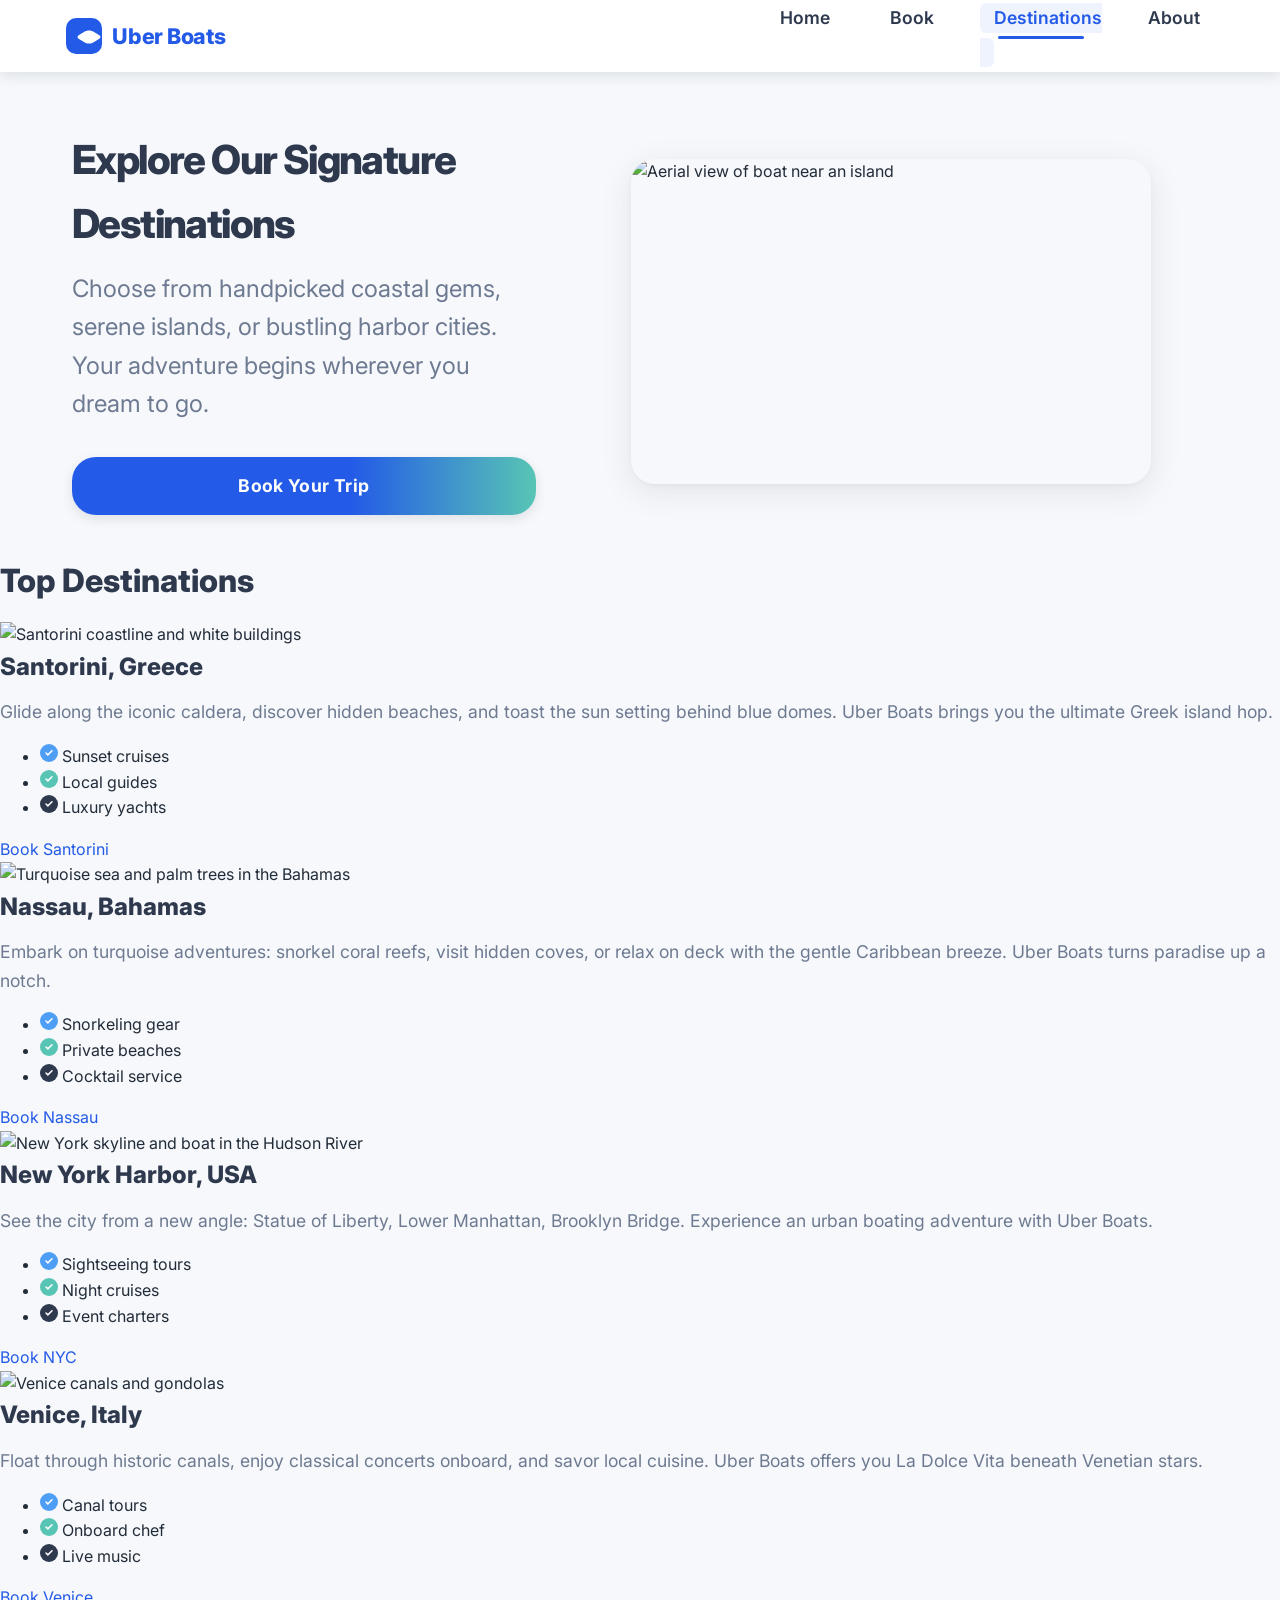
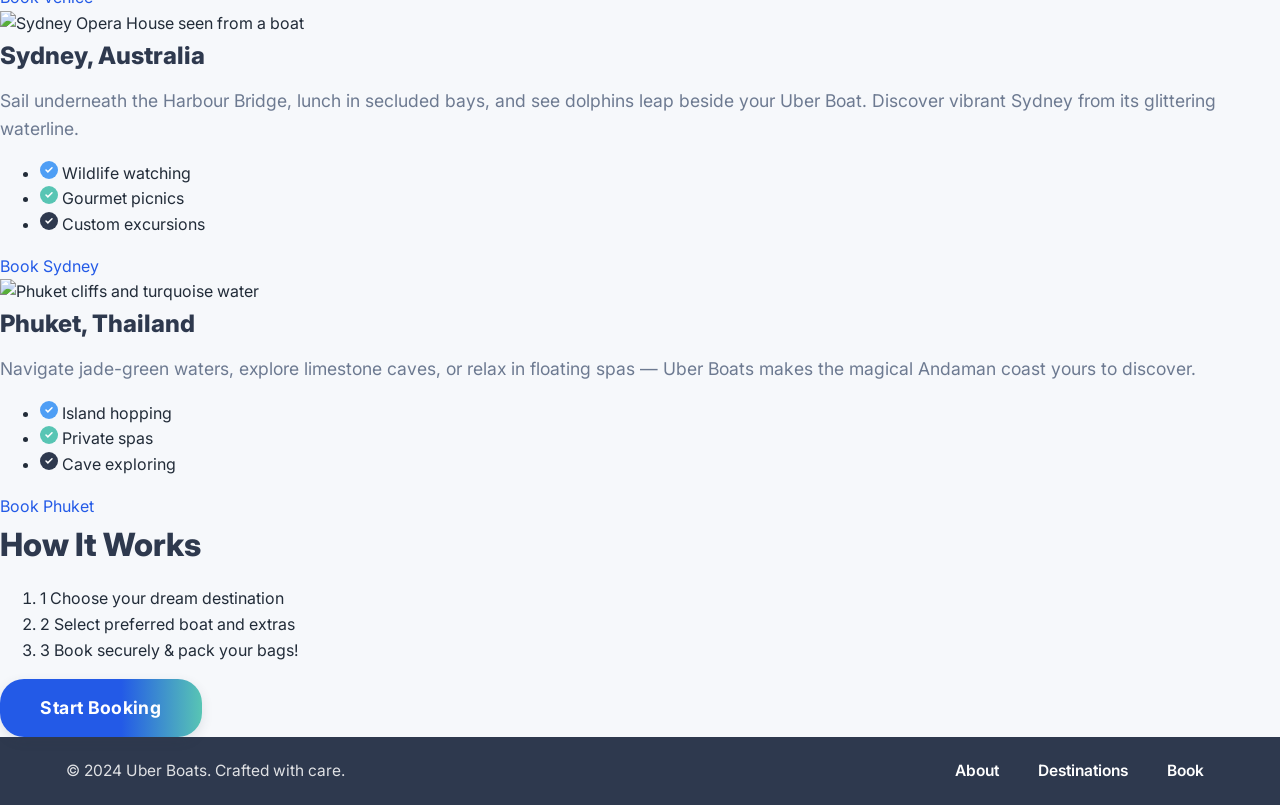
==== destinations.html @ 0bfea446 "ForgeAI Builder: uber-bts — initial site" ====
<!DOCTYPE html>
<html lang="en">
<head>
  <meta charset="UTF-8">
  <title>Destinations | Uber Boats</title>
  <meta name="viewport" content="width=device-width,initial-scale=1">
  <link rel="stylesheet" href="styles.css">
  <link rel="preconnect" href="https://fonts.gstatic.com">
  <link href="https://fonts.googleapis.com/css2?family=Inter:wght@400;600;800&display=swap" rel="stylesheet">
  <script src="script.js" defer></script>
</head>
<body>
  <header>
    <nav class="navbar">
      <div class="nav-logo">
        <svg width="36" height="36" viewBox="0 0 36 36" fill="none" xmlns="http://www.w3.org/2000/svg">
          <rect width="36" height="36" rx="10" fill="#235AE7"/>
          <path d="M28 24c-3 2-7 2-10 0l-5-3c-2-1-2-3 0-4l5-3c3-2 7-2 10 0l5 3c2 1 2 3 0 4l-5 3z" fill="#fff"/>
        </svg>
        <span class="site-title">Uber Boats</span>
      </div>
      <ul class="nav-links">
        <li><a href="index.html">Home</a></li>
        <li><a href="book.html">Book</a></li>
        <li><a href="destinations.html" class="active">Destinations</a></li>
        <li><a href="about.html">About</a></li>
      </ul>
    </nav>
  </header>
  <main>
    <section class="hero hero-destination">
      <div class="hero-content">
        <h1>Explore Our Signature Destinations</h1>
        <p>Choose from handpicked coastal gems, serene islands, or bustling harbor cities. Your adventure begins wherever you dream to go.</p>
        <a href="book.html" class="cta-button">Book Your Trip</a>
      </div>
      <div class="hero-image">
        <img src="https://picsum.photos/800/500?random=10" alt="Aerial view of boat near an island">
      </div>
    </section>
    <section class="destinations-list">
      <h2 class="dest-section-title">Top Destinations</h2>
      <div class="dest-grid">
        <article class="destination-card">
          <div class="dest-img">
            <img src="https://picsum.photos/800/500?random=20" alt="Santorini coastline and white buildings">
          </div>
          <div class="dest-details">
            <h3>Santorini, Greece</h3>
            <p>Glide along the iconic caldera, discover hidden beaches, and toast the sun setting behind blue domes. Uber Boats brings you the ultimate Greek island hop.</p>
            <ul class="dest-features">
              <li><svg width="18" height="18" viewBox="0 0 24 24" fill="none"><circle cx="12" cy="12" r="12" fill="#4E9EF5"/><path d="M8 12l2.5 2.5L16 9" stroke="#fff" stroke-width="2" stroke-linecap="round"/></svg> Sunset cruises</li>
              <li><svg width="18" height="18" viewBox="0 0 24 24" fill="none"><circle cx="12" cy="12" r="12" fill="#58C5B4"/><path d="M8 12l2.5 2.5L16 9" stroke="#fff" stroke-width="2" stroke-linecap="round"/></svg> Local guides</li>
              <li><svg width="18" height="18" viewBox="0 0 24 24" fill="none"><circle cx="12" cy="12" r="12" fill="#2E394E"/><path d="M8 12l2.5 2.5L16 9" stroke="#fff" stroke-width="2" stroke-linecap="round"/></svg> Luxury yachts</li>
            </ul>
            <a href="book.html?destination=santorini" class="dest-book-btn">Book Santorini</a>
          </div>
        </article>
        <article class="destination-card">
          <div class="dest-img">
            <img src="https://picsum.photos/800/500?random=21" alt="Turquoise sea and palm trees in the Bahamas">
          </div>
          <div class="dest-details">
            <h3>Nassau, Bahamas</h3>
            <p>Embark on turquoise adventures: snorkel coral reefs, visit hidden coves, or relax on deck with the gentle Caribbean breeze. Uber Boats turns paradise up a notch.</p>
            <ul class="dest-features">
              <li><svg width="18" height="18" viewBox="0 0 24 24" fill="none"><circle cx="12" cy="12" r="12" fill="#4E9EF5"/><path d="M8 12l2.5 2.5L16 9" stroke="#fff" stroke-width="2" stroke-linecap="round"/></svg> Snorkeling gear</li>
              <li><svg width="18" height="18" viewBox="0 0 24 24" fill="none"><circle cx="12" cy="12" r="12" fill="#58C5B4"/><path d="M8 12l2.5 2.5L16 9" stroke="#fff" stroke-width="2" stroke-linecap="round"/></svg> Private beaches</li>
              <li><svg width="18" height="18" viewBox="0 0 24 24" fill="none"><circle cx="12" cy="12" r="12" fill="#2E394E"/><path d="M8 12l2.5 2.5L16 9" stroke="#fff" stroke-width="2" stroke-linecap="round"/></svg> Cocktail service</li>
            </ul>
            <a href="book.html?destination=nassau" class="dest-book-btn">Book Nassau</a>
          </div>
        </article>
        <article class="destination-card">
          <div class="dest-img">
            <img src="https://picsum.photos/800/500?random=22" alt="New York skyline and boat in the Hudson River">
          </div>
          <div class="dest-details">
            <h3>New York Harbor, USA</h3>
            <p>See the city from a new angle: Statue of Liberty, Lower Manhattan, Brooklyn Bridge. Experience an urban boating adventure with Uber Boats.</p>
            <ul class="dest-features">
              <li><svg width="18" height="18" viewBox="0 0 24 24" fill="none"><circle cx="12" cy="12" r="12" fill="#4E9EF5"/><path d="M8 12l2.5 2.5L16 9" stroke="#fff" stroke-width="2" stroke-linecap="round"/></svg> Sightseeing tours</li>
              <li><svg width="18" height="18" viewBox="0 0 24 24" fill="none"><circle cx="12" cy="12" r="12" fill="#58C5B4"/><path d="M8 12l2.5 2.5L16 9" stroke="#fff" stroke-width="2" stroke-linecap="round"/></svg> Night cruises</li>
              <li><svg width="18" height="18" viewBox="0 0 24 24" fill="none"><circle cx="12" cy="12" r="12" fill="#2E394E"/><path d="M8 12l2.5 2.5L16 9" stroke="#fff" stroke-width="2" stroke-linecap="round"/></svg> Event charters</li>
            </ul>
            <a href="book.html?destination=newyork" class="dest-book-btn">Book NYC</a>
          </div>
        </article>
        <article class="destination-card">
          <div class="dest-img">
            <img src="https://picsum.photos/800/500?random=23" alt="Venice canals and gondolas">
          </div>
          <div class="dest-details">
            <h3>Venice, Italy</h3>
            <p>Float through historic canals, enjoy classical concerts onboard, and savor local cuisine. Uber Boats offers you La Dolce Vita beneath Venetian stars.</p>
            <ul class="dest-features">
              <li><svg width="18" height="18" viewBox="0 0 24 24" fill="none"><circle cx="12" cy="12" r="12" fill="#4E9EF5"/><path d="M8 12l2.5 2.5L16 9" stroke="#fff" stroke-width="2" stroke-linecap="round"/></svg> Canal tours</li>
              <li><svg width="18" height="18" viewBox="0 0 24 24" fill="none"><circle cx="12" cy="12" r="12" fill="#58C5B4"/><path d="M8 12l2.5 2.5L16 9" stroke="#fff" stroke-width="2" stroke-linecap="round"/></svg> Onboard chef</li>
              <li><svg width="18" height="18" viewBox="0 0 24 24" fill="none"><circle cx="12" cy="12" r="12" fill="#2E394E"/><path d="M8 12l2.5 2.5L16 9" stroke="#fff" stroke-width="2" stroke-linecap="round"/></svg> Live music</li>
            </ul>
            <a href="book.html?destination=venice" class="dest-book-btn">Book Venice</a>
          </div>
        </article>
        <article class="destination-card">
          <div class="dest-img">
            <img src="https://picsum.photos/800/500?random=24" alt="Sydney Opera House seen from a boat">
          </div>
          <div class="dest-details">
            <h3>Sydney, Australia</h3>
            <p>Sail underneath the Harbour Bridge, lunch in secluded bays, and see dolphins leap beside your Uber Boat. Discover vibrant Sydney from its glittering waterline.</p>
            <ul class="dest-features">
              <li><svg width="18" height="18" viewBox="0 0 24 24" fill="none"><circle cx="12" cy="12" r="12" fill="#4E9EF5"/><path d="M8 12l2.5 2.5L16 9" stroke="#fff" stroke-width="2" stroke-linecap="round"/></svg> Wildlife watching</li>
              <li><svg width="18" height="18" viewBox="0 0 24 24" fill="none"><circle cx="12" cy="12" r="12" fill="#58C5B4"/><path d="M8 12l2.5 2.5L16 9" stroke="#fff" stroke-width="2" stroke-linecap="round"/></svg> Gourmet picnics</li>
              <li><svg width="18" height="18" viewBox="0 0 24 24" fill="none"><circle cx="12" cy="12" r="12" fill="#2E394E"/><path d="M8 12l2.5 2.5L16 9" stroke="#fff" stroke-width="2" stroke-linecap="round"/></svg> Custom excursions</li>
            </ul>
            <a href="book.html?destination=sydney" class="dest-book-btn">Book Sydney</a>
          </div>
        </article>
        <article class="destination-card">
          <div class="dest-img">
            <img src="https://picsum.photos/800/500?random=25" alt="Phuket cliffs and turquoise water">
          </div>
          <div class="dest-details">
            <h3>Phuket, Thailand</h3>
            <p>Navigate jade-green waters, explore limestone caves, or relax in floating spas — Uber Boats makes the magical Andaman coast yours to discover.</p>
            <ul class="dest-features">
              <li><svg width="18" height="18" viewBox="0 0 24 24" fill="none"><circle cx="12" cy="12" r="12" fill="#4E9EF5"/><path d="M8 12l2.5 2.5L16 9" stroke="#fff" stroke-width="2" stroke-linecap="round"/></svg> Island hopping</li>
              <li><svg width="18" height="18" viewBox="0 0 24 24" fill="none"><circle cx="12" cy="12" r="12" fill="#58C5B4"/><path d="M8 12l2.5 2.5L16 9" stroke="#fff" stroke-width="2" stroke-linecap="round"/></svg> Private spas</li>
              <li><svg width="18" height="18" viewBox="0 0 24 24" fill="none"><circle cx="12" cy="12" r="12" fill="#2E394E"/><path d="M8 12l2.5 2.5L16 9" stroke="#fff" stroke-width="2" stroke-linecap="round"/></svg> Cave exploring</li>
            </ul>
            <a href="book.html?destination=phuket" class="dest-book-btn">Book Phuket</a>
          </div>
        </article>
      </div>
    </section>
    <section class="how-it-works">
      <div class="how-container">
        <h2>How It Works</h2>
        <ol class="how-steps">
          <li>
            <span class="step-number">1</span>
            <span class="step-desc">Choose your dream destination</span>
          </li>
          <li>
            <span class="step-number">2</span>
            <span class="step-desc">Select preferred boat and extras</span>
          </li>
          <li>
            <span class="step-number">3</span>
            <span class="step-desc">Book securely & pack your bags!</span>
          </li>
        </ol>
        <a href="book.html" class="cta-button how-btn">Start Booking</a>
      </div>
    </section>
  </main>
  <footer>
    <div class="footer-container">
      <span>© 2024 Uber Boats. Crafted with care.</span>
      <nav class="footer-nav">
        <a href="about.html">About</a>
        <a href="destinations.html">Destinations</a>
        <a href="book.html">Book</a>
      </nav>
    </div>
  </footer>
</body>
</html>
---- styles.css ----
/* Uber Boats – styles.css */

/* ---- CSS Variables & Color Palette ---- */
:root {
  --primary: #235AE7;
  --primary-light: #4E9EF5;
  --accent: #58C5B4;
  --dark: #2E394E;
  --bg: #f6f8fb;
  --white: #ffffff;
  --text: #222c39;
  --text-light: #6d7a91;
  --shadow-lg: 0 8px 32px rgba(46, 57, 78, 0.10), 0 2px 8px rgba(46, 57, 78, 0.04);
  --shadow-md: 0 4px 12px rgba(46, 57, 78, 0.12);
  --radius-lg: 24px;
  --radius-md: 12px;
  --radius-sm: 6px;
  --transition: 0.3s ease;
  --nav-height: 72px;

  /* Type Scale */
  --font-size-xl: 2.5rem;
  --font-size-lg: 1.5rem;
  --font-size-md: 1.1rem;
  --font-size-sm: 0.97rem;
}

/* ---- Base Styles ---- */
html {
  font-size: 16px;
  box-sizing: border-box;
}

*, *::before, *::after {
  box-sizing: inherit;
}

body {
  font-family: 'Inter', Arial, Helvetica, sans-serif;
  background: var(--bg);
  color: var(--text);
  margin: 0;
  padding: 0;
  line-height: 1.6;
  min-height: 100vh;
}

/* ---- Typography ---- */
h1, h2, h3, h4 {
  color: var(--dark);
  margin: 0 0 0.5em 0;
  font-weight: 800;
}

h1 {
  font-size: var(--font-size-xl);
  letter-spacing: -0.04em;
}

h2 {
  font-size: 2rem;
}

h3 {
  font-size: var(--font-size-lg);
}

p {
  font-size: var(--font-size-md);
  margin: 0 0 1em 0;
  color: var(--text-light);
}

a {
  color: var(--primary);
  text-decoration: none;
  transition: color var(--transition);
}

a:hover:not(.cta-button), a:focus:not(.cta-button) {
  color: var(--accent);
}
a:active:not(.cta-button) {
  color: var(--dark);
}

.site-title {
  font-weight: 800;
  font-size: 1.35rem;
  color: var(--primary);
  margin-left: 0.5em;
  letter-spacing: -0.02em;
}

/* ---- Navbar ---- */
header {
  background: var(--white);
  box-shadow: var(--shadow-md);
  position: sticky;
  top: 0;
  z-index: 100;
}

.navbar {
  max-width: 1200px;
  height: var(--nav-height);
  display: flex;
  align-items: center;
  justify-content: space-between;
  margin: 0 auto;
  padding: 0 2vw;
}

.nav-logo {
  display: flex;
  align-items: center;
}

.nav-logo svg {
  display: inline-block;
}

.nav-links {
  display: flex;
  list-style: none;
  gap: 2em;
  margin: 0;
  padding: 0;
}

.nav-links li {}

.nav-links a {
  font-size: var(--font-size-md);
  font-weight: 600;
  color: var(--dark);
  padding: 0.25em 0.8em;
  border-radius: var(--radius-sm);
  position: relative;
  transition: background var(--transition), color var(--transition);
}

.nav-links a.active,
.nav-links a:hover,
.nav-links a:focus {
  color: var(--primary);
  background: rgba(35,90,231,0.07);
}

.nav-links a.active::after {
  content: '';
  display: block;
  margin: 3px auto 0 auto;
  width: 70%;
  height: 3px;
  border-radius: 2px;
  background: var(--primary);
}

/* ---- Hero Section ---- */
.hero {
  display: flex;
  gap: 3vw;
  align-items: center;
  justify-content: center;
  padding: 3.5em 2em 2.5em 2em;
  max-width: 1200px;
  margin: 0 auto;
}

.hero-content {
  flex: 1 1 40%;
  display: flex;
  flex-direction: column;
  justify-content: center;
  z-index: 2;
}

.hero-content h1 {
  margin-bottom: 0.35em;
}

.hero-content p {
  margin-bottom: 1.4em;
  font-size: var(--font-size-lg);
  color: var(--text-light);
}

.cta-button {
  display: inline-block;
  background: linear-gradient(90deg, var(--primary) 60%, var(--accent) 100%);
  color: var(--white);
  font-weight: 700;
  font-size: 1.1rem;
  border: none;
  outline: none;
  padding: 0.85em 2.3em;
  border-radius: var(--radius-lg);
  box-shadow: var(--shadow-md);
  cursor: pointer;
  letter-spacing: 0.02em;
  transition: background var(--transition), box-shadow var(--transition), transform var(--transition);
  text-align: center;
  text-decoration: none;
}

.cta-button:hover, .cta-button:focus {
  background: linear-gradient(90deg, var(--primary-light) 40%, var(--accent) 100%);
  box-shadow: var(--shadow-lg);
  transform: translateY(-2px) scale(1.03);
}

.hero-image {
  flex: 1 1 55%;
  display: flex;
  align-items: center;
  justify-content: center;
}

.hero-image img {
  width: 100%;
  max-width: 520px;
  border-radius: var(--radius-lg);
  box-shadow: var(--shadow-lg);
  object-fit: cover;
  min-height: 240px;
  aspect-ratio: 16 / 10;
  opacity: 0;
  animation: fadeInImg 1s 0.18s forwards;
}

@keyframes fadeInImg {
  from { opacity: 0; transform: scale(1.03);}
  to { opacity: 1; transform: scale(1);}
}

/* ---- Features Section ---- */
.features {
  background: var(--white);
  padding: 2.7em 0 3em 0;
}

.feature-grid {
  display: grid;
  grid-template-columns: repeat(3, 1fr);
  gap: 2em;
  max-width: 1100px;
  margin: 0 auto;
}

.feature-card {
  background: var(--bg);
  border-radius: var(--radius-md);
  box-shadow: var(--shadow-md);
  padding: 2em 1em 1.6em 1em;
  display: flex;
  flex-direction: column;
  align-items: center;
  transition: box-shadow var(--transition), transform var(--transition);
  position: relative;
}

.feature-card:hover, .feature-card:focus-within {
  box-shadow: var(--shadow-lg);
  transform: translateY(-2px) scale(1.03);
}

.feature-icon {
  margin-bottom: 1em;
  display: flex;
  align-items: center;
  justify-content: center;
  width: 48px;
  height: 48px;
  background: var(--white);
  border-radius: 50%;
  box-shadow: 0 2px 8px rgba(46,57,78,0.10);
}

.feature-icon svg {
  width: 32px;
  height: 32px;
}

/* ---- Footer ---- */
footer {
  background: var(--dark);
  color: var(--white);
  padding: 1.15em 0;
}

.footer-container {
  max-width: 1200px;
  margin: 0 auto;
  padding: 0 2vw;
  display: flex;
  flex-wrap: wrap;
  align-items: center;
  justify-content: space-between;
  font-size: var(--font-size-sm);
}

.footer-nav {
  display: flex;
  gap: 1.1em;
  margin-left: 0.8em;
}

.footer-nav a {
  color: var(--white);
  font-weight: 600;
  padding: 0.2em 0.7em;
  border-radius: var(--radius-sm);
  transition: background var(--transition), color var(--transition);
}

.footer-nav a:hover, .footer-nav a:focus {
  background: var(--accent);
  color: var(--dark);
}

.footer-container span {
  opacity: 0.85;
}

/* ---- Responsive Breakpoints ---- */
@media (max-width: 940px) {
  .hero {
    flex-direction: column-reverse;
    gap: 1.5em;
    padding: 2em 1.2em 1.3em 1.2em;
  }
  .hero-content, .hero-image {
    max-width: 100%;
  }
  .feature-grid {
    grid-template-columns: repeat(2, 1fr);
  }
}

@media (max-width: 680px) {
  .navbar, .footer-container {
    flex-direction: column;
    align-items: flex-start;
    padding: 0 1em;
    height: auto;
  }
  .nav-links {
    gap: 1em;
    margin-top: 0.4em;
  }
  .footer-container {
    gap: 0.6em;
  }
  .features {
    padding: 1.7em 0 2em 0;
  }
  .feature-grid {
    grid-template-columns: 1fr;
    gap: 1.15em;
    padding: 0 0.5em;
  }
}

/* ---- Accessibility ---- */
a:focus-visible {
  outline: 2px solid var(--accent);
  outline-offset: 2px;
}

.cta-button:focus-visible {
  outline: 2px solid var(--dark);
}

@media (max-width: 480px) {
  h1 {
    font-size: 1.45rem;
  }
  .site-title {
    font-size: 1rem;
  }
  .hero-content p {
    font-size: var(--font-size-md);
  }
  .footer-container, .navbar {
    padding: 0 0.5em;
  }
}

/* ---- Hide Scrollbar for Visual Polish ---- */
::-webkit-scrollbar {
  width: 8px;
  background: var(--bg);
}
::-webkit-scrollbar-thumb {
  background: var(--accent);
  border-radius: 10px;
}

/* Utility */
.hidden {
  display: none !important;
}
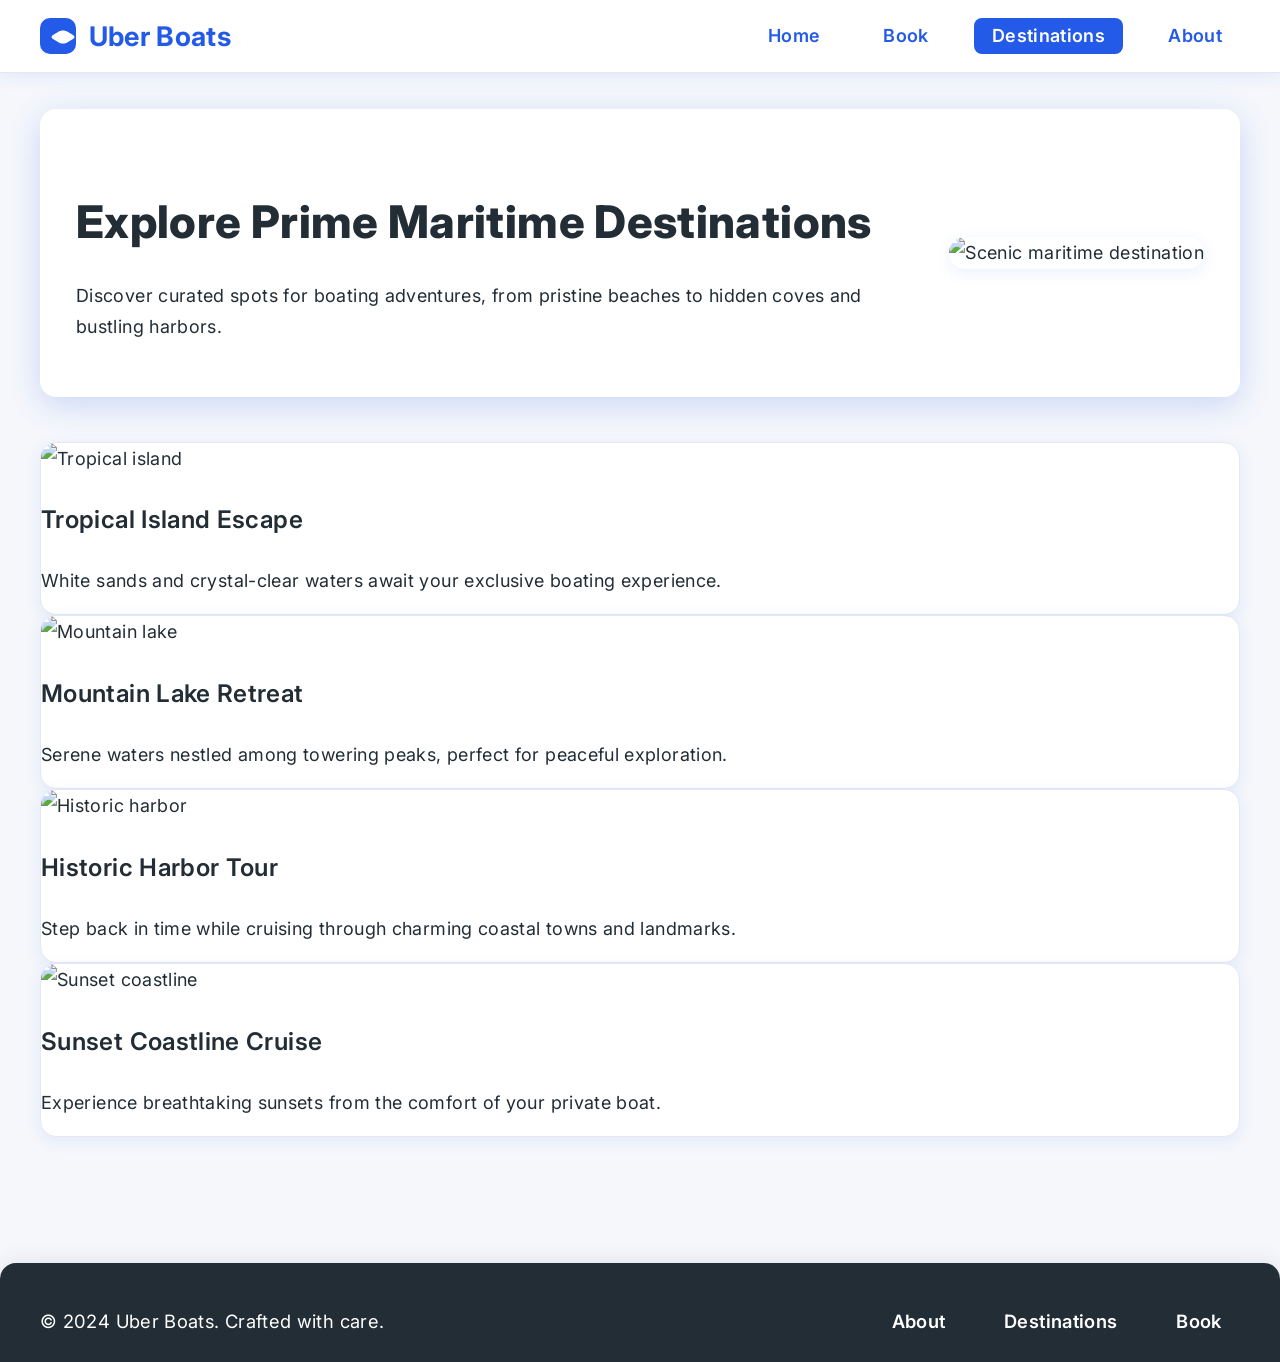
==== commit 26669855: "ForgeAI Agent: fix every faulty thing in ui" ====
--- a/destinations.html
+++ b/destinations.html
@@ -1,12 +1,12 @@
 <!DOCTYPE html>
 <html lang="en">
 <head>
-  <meta charset="UTF-8">
+  <meta charset="UTF-8" />
   <title>Destinations | Uber Boats</title>
-  <meta name="viewport" content="width=device-width,initial-scale=1">
-  <link rel="stylesheet" href="styles.css">
-  <link rel="preconnect" href="https://fonts.gstatic.com">
-  <link href="https://fonts.googleapis.com/css2?family=Inter:wght@400;600;800&display=swap" rel="stylesheet">
+  <meta name="viewport" content="width=device-width,initial-scale=1" />
+  <link rel="stylesheet" href="styles.css" />
+  <link rel="preconnect" href="https://fonts.gstatic.com" />
+  <link href="https://fonts.googleapis.com/css2?family=Inter:wght@400;600;800&display=swap" rel="stylesheet" />
   <script src="script.js" defer></script>
 </head>
 <body>
@@ -27,133 +27,44 @@
       </ul>
     </nav>
   </header>
+
   <main>
-    <section class="hero hero-destination">
+    <section class="hero destinations-hero">
       <div class="hero-content">
-        <h1>Explore Our Signature Destinations</h1>
-        <p>Choose from handpicked coastal gems, serene islands, or bustling harbor cities. Your adventure begins wherever you dream to go.</p>
-        <a href="book.html" class="cta-button">Book Your Trip</a>
+        <h1>Explore Prime Maritime Destinations</h1>
+        <p>Discover curated spots for boating adventures, from pristine beaches to hidden coves and bustling harbors.</p>
       </div>
       <div class="hero-image">
-        <img src="https://picsum.photos/800/500?random=10" alt="Aerial view of boat near an island">
+        <img src="https://picsum.photos/800/500?random=4" alt="Scenic maritime destination" />
       </div>
     </section>
+
     <section class="destinations-list">
-      <h2 class="dest-section-title">Top Destinations</h2>
-      <div class="dest-grid">
+      <div class="destinations-grid">
         <article class="destination-card">
-          <div class="dest-img">
-            <img src="https://picsum.photos/800/500?random=20" alt="Santorini coastline and white buildings">
-          </div>
-          <div class="dest-details">
-            <h3>Santorini, Greece</h3>
-            <p>Glide along the iconic caldera, discover hidden beaches, and toast the sun setting behind blue domes. Uber Boats brings you the ultimate Greek island hop.</p>
-            <ul class="dest-features">
-              <li><svg width="18" height="18" viewBox="0 0 24 24" fill="none"><circle cx="12" cy="12" r="12" fill="#4E9EF5"/><path d="M8 12l2.5 2.5L16 9" stroke="#fff" stroke-width="2" stroke-linecap="round"/></svg> Sunset cruises</li>
-              <li><svg width="18" height="18" viewBox="0 0 24 24" fill="none"><circle cx="12" cy="12" r="12" fill="#58C5B4"/><path d="M8 12l2.5 2.5L16 9" stroke="#fff" stroke-width="2" stroke-linecap="round"/></svg> Local guides</li>
-              <li><svg width="18" height="18" viewBox="0 0 24 24" fill="none"><circle cx="12" cy="12" r="12" fill="#2E394E"/><path d="M8 12l2.5 2.5L16 9" stroke="#fff" stroke-width="2" stroke-linecap="round"/></svg> Luxury yachts</li>
-            </ul>
-            <a href="book.html?destination=santorini" class="dest-book-btn">Book Santorini</a>
-          </div>
+          <img src="https://picsum.photos/400/300?random=5" alt="Tropical island" />
+          <h3>Tropical Island Escape</h3>
+          <p>White sands and crystal-clear waters await your exclusive boating experience.</p>
         </article>
         <article class="destination-card">
-          <div class="dest-img">
-            <img src="https://picsum.photos/800/500?random=21" alt="Turquoise sea and palm trees in the Bahamas">
-          </div>
-          <div class="dest-details">
-            <h3>Nassau, Bahamas</h3>
-            <p>Embark on turquoise adventures: snorkel coral reefs, visit hidden coves, or relax on deck with the gentle Caribbean breeze. Uber Boats turns paradise up a notch.</p>
-            <ul class="dest-features">
-              <li><svg width="18" height="18" viewBox="0 0 24 24" fill="none"><circle cx="12" cy="12" r="12" fill="#4E9EF5"/><path d="M8 12l2.5 2.5L16 9" stroke="#fff" stroke-width="2" stroke-linecap="round"/></svg> Snorkeling gear</li>
-              <li><svg width="18" height="18" viewBox="0 0 24 24" fill="none"><circle cx="12" cy="12" r="12" fill="#58C5B4"/><path d="M8 12l2.5 2.5L16 9" stroke="#fff" stroke-width="2" stroke-linecap="round"/></svg> Private beaches</li>
-              <li><svg width="18" height="18" viewBox="0 0 24 24" fill="none"><circle cx="12" cy="12" r="12" fill="#2E394E"/><path d="M8 12l2.5 2.5L16 9" stroke="#fff" stroke-width="2" stroke-linecap="round"/></svg> Cocktail service</li>
-            </ul>
-            <a href="book.html?destination=nassau" class="dest-book-btn">Book Nassau</a>
-          </div>
+          <img src="https://picsum.photos/400/300?random=6" alt="Mountain lake" />
+          <h3>Mountain Lake Retreat</h3>
+          <p>Serene waters nestled among towering peaks, perfect for peaceful exploration.</p>
         </article>
         <article class="destination-card">
-          <div class="dest-img">
-            <img src="https://picsum.photos/800/500?random=22" alt="New York skyline and boat in the Hudson River">
-          </div>
-          <div class="dest-details">
-            <h3>New York Harbor, USA</h3>
-            <p>See the city from a new angle: Statue of Liberty, Lower Manhattan, Brooklyn Bridge. Experience an urban boating adventure with Uber Boats.</p>
-            <ul class="dest-features">
-              <li><svg width="18" height="18" viewBox="0 0 24 24" fill="none"><circle cx="12" cy="12" r="12" fill="#4E9EF5"/><path d="M8 12l2.5 2.5L16 9" stroke="#fff" stroke-width="2" stroke-linecap="round"/></svg> Sightseeing tours</li>
-              <li><svg width="18" height="18" viewBox="0 0 24 24" fill="none"><circle cx="12" cy="12" r="12" fill="#58C5B4"/><path d="M8 12l2.5 2.5L16 9" stroke="#fff" stroke-width="2" stroke-linecap="round"/></svg> Night cruises</li>
-              <li><svg width="18" height="18" viewBox="0 0 24 24" fill="none"><circle cx="12" cy="12" r="12" fill="#2E394E"/><path d="M8 12l2.5 2.5L16 9" stroke="#fff" stroke-width="2" stroke-linecap="round"/></svg> Event charters</li>
-            </ul>
-            <a href="book.html?destination=newyork" class="dest-book-btn">Book NYC</a>
-          </div>
+          <img src="https://picsum.photos/400/300?random=7" alt="Historic harbor" />
+          <h3>Historic Harbor Tour</h3>
+          <p>Step back in time while cruising through charming coastal towns and landmarks.</p>
         </article>
         <article class="destination-card">
-          <div class="dest-img">
-            <img src="https://picsum.photos/800/500?random=23" alt="Venice canals and gondolas">
-          </div>
-          <div class="dest-details">
-            <h3>Venice, Italy</h3>
-            <p>Float through historic canals, enjoy classical concerts onboard, and savor local cuisine. Uber Boats offers you La Dolce Vita beneath Venetian stars.</p>
-            <ul class="dest-features">
-              <li><svg width="18" height="18" viewBox="0 0 24 24" fill="none"><circle cx="12" cy="12" r="12" fill="#4E9EF5"/><path d="M8 12l2.5 2.5L16 9" stroke="#fff" stroke-width="2" stroke-linecap="round"/></svg> Canal tours</li>
-              <li><svg width="18" height="18" viewBox="0 0 24 24" fill="none"><circle cx="12" cy="12" r="12" fill="#58C5B4"/><path d="M8 12l2.5 2.5L16 9" stroke="#fff" stroke-width="2" stroke-linecap="round"/></svg> Onboard chef</li>
-              <li><svg width="18" height="18" viewBox="0 0 24 24" fill="none"><circle cx="12" cy="12" r="12" fill="#2E394E"/><path d="M8 12l2.5 2.5L16 9" stroke="#fff" stroke-width="2" stroke-linecap="round"/></svg> Live music</li>
-            </ul>
-            <a href="book.html?destination=venice" class="dest-book-btn">Book Venice</a>
-          </div>
-        </article>
-        <article class="destination-card">
-          <div class="dest-img">
-            <img src="https://picsum.photos/800/500?random=24" alt="Sydney Opera House seen from a boat">
-          </div>
-          <div class="dest-details">
-            <h3>Sydney, Australia</h3>
-            <p>Sail underneath the Harbour Bridge, lunch in secluded bays, and see dolphins leap beside your Uber Boat. Discover vibrant Sydney from its glittering waterline.</p>
-            <ul class="dest-features">
-              <li><svg width="18" height="18" viewBox="0 0 24 24" fill="none"><circle cx="12" cy="12" r="12" fill="#4E9EF5"/><path d="M8 12l2.5 2.5L16 9" stroke="#fff" stroke-width="2" stroke-linecap="round"/></svg> Wildlife watching</li>
-              <li><svg width="18" height="18" viewBox="0 0 24 24" fill="none"><circle cx="12" cy="12" r="12" fill="#58C5B4"/><path d="M8 12l2.5 2.5L16 9" stroke="#fff" stroke-width="2" stroke-linecap="round"/></svg> Gourmet picnics</li>
-              <li><svg width="18" height="18" viewBox="0 0 24 24" fill="none"><circle cx="12" cy="12" r="12" fill="#2E394E"/><path d="M8 12l2.5 2.5L16 9" stroke="#fff" stroke-width="2" stroke-linecap="round"/></svg> Custom excursions</li>
-            </ul>
-            <a href="book.html?destination=sydney" class="dest-book-btn">Book Sydney</a>
-          </div>
-        </article>
-        <article class="destination-card">
-          <div class="dest-img">
-            <img src="https://picsum.photos/800/500?random=25" alt="Phuket cliffs and turquoise water">
-          </div>
-          <div class="dest-details">
-            <h3>Phuket, Thailand</h3>
-            <p>Navigate jade-green waters, explore limestone caves, or relax in floating spas — Uber Boats makes the magical Andaman coast yours to discover.</p>
-            <ul class="dest-features">
-              <li><svg width="18" height="18" viewBox="0 0 24 24" fill="none"><circle cx="12" cy="12" r="12" fill="#4E9EF5"/><path d="M8 12l2.5 2.5L16 9" stroke="#fff" stroke-width="2" stroke-linecap="round"/></svg> Island hopping</li>
-              <li><svg width="18" height="18" viewBox="0 0 24 24" fill="none"><circle cx="12" cy="12" r="12" fill="#58C5B4"/><path d="M8 12l2.5 2.5L16 9" stroke="#fff" stroke-width="2" stroke-linecap="round"/></svg> Private spas</li>
-              <li><svg width="18" height="18" viewBox="0 0 24 24" fill="none"><circle cx="12" cy="12" r="12" fill="#2E394E"/><path d="M8 12l2.5 2.5L16 9" stroke="#fff" stroke-width="2" stroke-linecap="round"/></svg> Cave exploring</li>
-            </ul>
-            <a href="book.html?destination=phuket" class="dest-book-btn">Book Phuket</a>
-          </div>
+          <img src="https://picsum.photos/400/300?random=8" alt="Sunset coastline" />
+          <h3>Sunset Coastline Cruise</h3>
+          <p>Experience breathtaking sunsets from the comfort of your private boat.</p>
         </article>
       </div>
     </section>
-    <section class="how-it-works">
-      <div class="how-container">
-        <h2>How It Works</h2>
-        <ol class="how-steps">
-          <li>
-            <span class="step-number">1</span>
-            <span class="step-desc">Choose your dream destination</span>
-          </li>
-          <li>
-            <span class="step-number">2</span>
-            <span class="step-desc">Select preferred boat and extras</span>
-          </li>
-          <li>
-            <span class="step-number">3</span>
-            <span class="step-desc">Book securely & pack your bags!</span>
-          </li>
-        </ol>
-        <a href="book.html" class="cta-button how-btn">Start Booking</a>
-      </div>
-    </section>
   </main>
+
   <footer>
     <div class="footer-container">
       <span>© 2024 Uber Boats. Crafted with care.</span>
@@ -165,4 +76,4 @@
     </div>
   </footer>
 </body>
-</html>+</html>
--- a/styles.css
+++ b/styles.css
@@ -1,74 +1,64 @@
-/* Uber Boats – styles.css */
-
-/* ---- CSS Variables & Color Palette ---- */
+/* Uber Boats — Modern Cohesive Redesign */
+/* Google Font: Inter is linked in HTML */
+
 :root {
+  /* Professional blue palette and accent colors */
   --primary: #235AE7;
-  --primary-light: #4E9EF5;
+  --primary-dark: #1b418c;
   --accent: #58C5B4;
-  --dark: #2E394E;
-  --bg: #f6f8fb;
-  --white: #ffffff;
-  --text: #222c39;
-  --text-light: #6d7a91;
-  --shadow-lg: 0 8px 32px rgba(46, 57, 78, 0.10), 0 2px 8px rgba(46, 57, 78, 0.04);
-  --shadow-md: 0 4px 12px rgba(46, 57, 78, 0.12);
-  --radius-lg: 24px;
-  --radius-md: 12px;
-  --radius-sm: 6px;
-  --transition: 0.3s ease;
-  --nav-height: 72px;
-
-  /* Type Scale */
-  --font-size-xl: 2.5rem;
-  --font-size-lg: 1.5rem;
-  --font-size-md: 1.1rem;
-  --font-size-sm: 0.97rem;
-}
-
-/* ---- Base Styles ---- */
-html {
-  font-size: 16px;
-  box-sizing: border-box;
-}
-
-*, *::before, *::after {
-  box-sizing: inherit;
-}
-
-body {
-  font-family: 'Inter', Arial, Helvetica, sans-serif;
+  --accent-dark: #2E394E;
+  --bg: #F5F7FB;
+  --bg-dark: #e7ecf6;
+  --surface: #fff;
+  --text: #222D35;
+  --text-light: #fff;
+  --footer-bg: #222D35;
+  --border: #e3e9f3;
+  --shadow-lg: 0 8px 32px rgba(35, 90, 231, 0.2);
+  --shadow-md: 0 4px 16px rgba(35,90,231,0.09);
+  --radius: 16px;
+  --radius-sm: 8px;
+  --transition: 0.25s cubic-bezier(.4,0,.2,1);
+}
+
+/* Type scale */
+body, html {
+  font-family: 'Inter', Arial, sans-serif;
   background: var(--bg);
   color: var(--text);
+  font-size: 18px;
+  line-height: 1.75;
+  letter-spacing: 0.02em;
   margin: 0;
-  padding: 0;
-  line-height: 1.6;
-  min-height: 100vh;
-}
-
-/* ---- Typography ---- */
-h1, h2, h3, h4 {
-  color: var(--dark);
-  margin: 0 0 0.5em 0;
+  min-height: 100%;
+}
+
+h1 {
+  font-size: 2.5rem;
   font-weight: 800;
-}
-
-h1 {
-  font-size: var(--font-size-xl);
-  letter-spacing: -0.04em;
+  margin-bottom: 0.4em;
 }
 
 h2 {
   font-size: 2rem;
+  font-weight: 700;
+  margin-bottom: 0.4em;
 }
 
 h3 {
-  font-size: var(--font-size-lg);
+  font-size: 1.35rem;
+  font-weight: 600;
+  margin-bottom: 0.25em;
+}
+
+h4 {
+  font-size: 1.1rem;
+  font-weight: 600;
+  margin: 0.1em 0;
 }
 
 p {
-  font-size: var(--font-size-md);
-  margin: 0 0 1em 0;
-  color: var(--text-light);
+  margin-bottom: 1em;
 }
 
 a {
@@ -77,327 +67,474 @@
   transition: color var(--transition);
 }
 
-a:hover:not(.cta-button), a:focus:not(.cta-button) {
+a:hover, a:focus {
   color: var(--accent);
-}
-a:active:not(.cta-button) {
-  color: var(--dark);
+  outline: none;
+}
+
+.cta-button {
+  display: inline-block;
+  font-weight: 600;
+  background: linear-gradient(90deg, var(--primary) 70%, var(--accent));
+  color: var(--text-light);
+  padding: 0.7em 2em;
+  border-radius: var(--radius);
+  box-shadow: var(--shadow-md);
+  border: none;
+  font-size: 1.1rem;
+  letter-spacing: 0.02em;
+  cursor: pointer;
+  transition: background var(--transition), box-shadow var(--transition), transform var(--transition);
+}
+
+.cta-button:hover, .cta-button:focus {
+  background: linear-gradient(90deg, var(--accent) 70%, var(--primary));
+  transform: translateY(-2px) scale(1.025);
+  box-shadow: var(--shadow-lg);
+}
+
+header {
+  background: var(--surface);
+  box-shadow: var(--shadow-md);
+  border-bottom: 1px solid var(--border);
+}
+
+.navbar {
+  display: flex;
+  align-items: center;
+  justify-content: space-between;
+  max-width: 1200px;
+  margin: 0 auto;
+  padding: 0.7em 2em;
+}
+
+.nav-logo {
+  display: flex;
+  align-items: center;
+  gap: 0.7em;
 }
 
 .site-title {
-  font-weight: 800;
-  font-size: 1.35rem;
+  font-size: 1.5rem;
+  font-weight: 700;
   color: var(--primary);
-  margin-left: 0.5em;
-  letter-spacing: -0.02em;
-}
-
-/* ---- Navbar ---- */
-header {
-  background: var(--white);
-  box-shadow: var(--shadow-md);
-  position: sticky;
-  top: 0;
-  z-index: 100;
-}
-
-.navbar {
-  max-width: 1200px;
-  height: var(--nav-height);
-  display: flex;
-  align-items: center;
-  justify-content: space-between;
-  margin: 0 auto;
-  padding: 0 2vw;
-}
-
-.nav-logo {
-  display: flex;
-  align-items: center;
-}
-
-.nav-logo svg {
-  display: inline-block;
 }
 
 .nav-links {
   display: flex;
   list-style: none;
-  gap: 2em;
+  gap: 1.5em;
   margin: 0;
   padding: 0;
 }
 
-.nav-links li {}
+.nav-links li {
+  margin: 0;
+}
 
 .nav-links a {
-  font-size: var(--font-size-md);
-  font-weight: 600;
-  color: var(--dark);
-  padding: 0.25em 0.8em;
+  font-weight: 600;
+  padding: 0.4em 1em;
   border-radius: var(--radius-sm);
-  position: relative;
   transition: background var(--transition), color var(--transition);
 }
 
 .nav-links a.active,
 .nav-links a:hover,
 .nav-links a:focus {
-  color: var(--primary);
-  background: rgba(35,90,231,0.07);
-}
-
-.nav-links a.active::after {
-  content: '';
-  display: block;
-  margin: 3px auto 0 auto;
-  width: 70%;
-  height: 3px;
-  border-radius: 2px;
   background: var(--primary);
-}
-
-/* ---- Hero Section ---- */
-.hero {
-  display: flex;
-  gap: 3vw;
-  align-items: center;
-  justify-content: center;
-  padding: 3.5em 2em 2.5em 2em;
+  color: var(--text-light);
+}
+
+main {
   max-width: 1200px;
   margin: 0 auto;
+  padding: 2em 1.5em 2em 1.5em;
+}
+
+.hero {
+  display: flex;
+  flex-wrap: wrap;
+  align-items: center;
+  justify-content: space-between;
+  gap: 2em;
+  background: var(--surface);
+  border-radius: var(--radius);
+  box-shadow: var(--shadow-lg);
+  margin-bottom: 2.5em;
+  padding: 2em;
 }
 
 .hero-content {
-  flex: 1 1 40%;
+  flex: 1 1 350px;
+}
+
+.hero-image img {
+  width: 400px;
+  height: auto;
+  border-radius: var(--radius);
+  box-shadow: var(--shadow-md);
+  object-fit: cover;
+  aspect-ratio: 16/10;
+}
+
+.hero-destination .hero-image img,
+.about-hero .hero-image img {
+  width: 540px;
+}
+
+.hero-destination .hero-content,
+.about-hero .hero-content {
+  max-width: 420px;
+}
+
+/* Destinations List */
+.destinations-list {
+  margin-bottom: 2em;
+}
+
+.dest-section-title {
+  margin-bottom: 1em;
+  text-align: center;
+}
+
+.dest-grid {
+  display: grid;
+  grid-template-columns: repeat(auto-fit, minmax(355px, 1fr));
+  gap: 2em;
+}
+
+.destination-card {
   display: flex;
   flex-direction: column;
+  background: var(--surface);
+  border-radius: var(--radius);
+  box-shadow: var(--shadow-md);
+  overflow: hidden;
+  transition: box-shadow var(--transition), transform var(--transition);
+  border: 1px solid var(--border);
+}
+
+.destination-card:hover {
+  box-shadow: var(--shadow-lg);
+  transform: translateY(-3px) scale(1.018);
+}
+
+.dest-img img {
+  width: 100%;
+  height: 220px;
+  object-fit: cover;
+  border-bottom: 2px solid var(--accent);
+}
+
+.dest-details {
+  padding: 1.2em 1em;
+  flex: 1 0 auto;
+  display: flex;
+  flex-direction: column;
+  gap: 0.9em;
+}
+
+.dest-features {
+  list-style: none;
+  padding: 0;
+  margin: 0.8em 0;
+  display: flex;
+  flex-wrap: wrap;
+  gap: 0.7em;
+}
+
+.dest-features li {
+  display: flex;
+  align-items: center;
+  gap: 0.4em;
+  font-size: 1em;
+  font-weight: 500;
+  background: var(--bg-dark);
+  border-radius: var(--radius-sm);
+  padding: 0.3em 0.7em;
+}
+
+.dest-book-btn {
+  margin-top: 0.4em;
+  font-size: 1.1rem;
+  font-weight: 600;
+  color: var(--text-light);
+  background: var(--accent);
+  border-radius: var(--radius-sm);
+  padding: 0.55em 1.2em;
+  text-align: center;
+  transition: background var(--transition), box-shadow var(--transition), transform var(--transition);
+  box-shadow: var(--shadow-md);
+  border: none;
+}
+
+.dest-book-btn:hover, .dest-book-btn:focus {
+  background: var(--accent-dark);
+  color: var(--text-light);
+  box-shadow: var(--shadow-lg);
+  transform: translateY(-2px) scale(1.025);
+}
+
+/* How it works section */
+.how-it-works {
+  background: var(--accent);
+  color: var(--text-light);
+  border-radius: var(--radius);
+  box-shadow: var(--shadow-lg);
+  margin-bottom: 2em;
+  padding: 2em;
+}
+
+.how-container {
+  max-width: 600px;
+  margin: 0 auto;
+}
+
+.how-steps {
+  list-style: none;
+  padding: 0;
+  display: flex;
+  gap: 1em;
+  justify-content: space-between;
+  margin-bottom: 2em;
+}
+
+.how-steps li {
+  display: flex;
+  flex-direction: column;
+  align-items: center;
+}
+
+.step-number {
+  background: var(--primary);
+  color: var(--text-light);
+  font-size: 1.6rem;
+  font-weight: 800;
+  width: 3em;
+  height: 3em;
+  display: flex;
+  align-items: center;
   justify-content: center;
-  z-index: 2;
-}
-
-.hero-content h1 {
-  margin-bottom: 0.35em;
-}
-
-.hero-content p {
-  margin-bottom: 1.4em;
-  font-size: var(--font-size-lg);
-  color: var(--text-light);
-}
-
-.cta-button {
-  display: inline-block;
-  background: linear-gradient(90deg, var(--primary) 60%, var(--accent) 100%);
-  color: var(--white);
-  font-weight: 700;
-  font-size: 1.1rem;
-  border: none;
-  outline: none;
-  padding: 0.85em 2.3em;
-  border-radius: var(--radius-lg);
-  box-shadow: var(--shadow-md);
-  cursor: pointer;
-  letter-spacing: 0.02em;
-  transition: background var(--transition), box-shadow var(--transition), transform var(--transition);
+  border-radius: 50%;
+  margin-bottom: 0.5em;
+  box-shadow: var(--shadow-md);
+}
+
+.step-desc {
+  font-size: 1rem;
+  font-weight: 600;
   text-align: center;
-  text-decoration: none;
-}
-
-.cta-button:hover, .cta-button:focus {
-  background: linear-gradient(90deg, var(--primary-light) 40%, var(--accent) 100%);
-  box-shadow: var(--shadow-lg);
-  transform: translateY(-2px) scale(1.03);
-}
-
-.hero-image {
-  flex: 1 1 55%;
-  display: flex;
-  align-items: center;
+}
+
+.how-btn {
+  margin-top: 0.5em;
+}
+
+/* About Page */
+.about-values-container {
+  display: flex;
+  flex-wrap: wrap;
+  gap: 1.5em;
   justify-content: center;
-}
-
-.hero-image img {
-  width: 100%;
-  max-width: 520px;
-  border-radius: var(--radius-lg);
-  box-shadow: var(--shadow-lg);
+  margin-bottom: 2.5em;
+}
+
+.about-value-card {
+  background: var(--surface);
+  border-radius: var(--radius);
+  box-shadow: var(--shadow-md);
+  padding: 1.4em 1.2em;
+  flex: 1 1 210px;
+  min-width: 220px;
+  max-width: 320px;
+  display: flex;
+  flex-direction: column;
+  align-items: center;
+  gap: 0.8em;
+  border: 1px solid var(--border);
+  transition: box-shadow var(--transition), transform var(--transition);
+}
+
+.about-value-card:hover {
+  box-shadow: var(--shadow-lg);
+  transform: translateY(-2px) scale(1.02);
+}
+
+.about-value-icon {
+  margin-bottom: 0.5em;
+}
+.about-value-icon svg {
+  display: block;
+}
+
+.about-story-content {
+  display: flex;
+  flex-wrap: wrap;
+  gap: 2em;
+  align-items: center;
+  margin-bottom: 2em;
+}
+
+.about-story-text {
+  flex: 1 1 340px;
+}
+
+.about-story-image img {
+  width: 380px;
+  height: auto;
+  border-radius: var(--radius);
+  box-shadow: var(--shadow-md);
   object-fit: cover;
-  min-height: 240px;
-  aspect-ratio: 16 / 10;
-  opacity: 0;
-  animation: fadeInImg 1s 0.18s forwards;
-}
-
-@keyframes fadeInImg {
-  from { opacity: 0; transform: scale(1.03);}
-  to { opacity: 1; transform: scale(1);}
-}
-
-/* ---- Features Section ---- */
-.features {
-  background: var(--white);
-  padding: 2.7em 0 3em 0;
-}
-
-.feature-grid {
+  aspect-ratio: 16/10;
+}
+
+.about-team-container {
+  margin: 0 auto 2em auto;
+  max-width: 900px;
+}
+
+.team-grid {
   display: grid;
-  grid-template-columns: repeat(3, 1fr);
-  gap: 2em;
-  max-width: 1100px;
-  margin: 0 auto;
-}
-
-.feature-card {
-  background: var(--bg);
-  border-radius: var(--radius-md);
-  box-shadow: var(--shadow-md);
-  padding: 2em 1em 1.6em 1em;
-  display: flex;
-  flex-direction: column;
-  align-items: center;
+  grid-template-columns: repeat(auto-fit, minmax(200px, 1fr));
+  gap: 1.5em;
+}
+
+.team-member {
+  background: var(--surface);
+  border-radius: var(--radius);
+  box-shadow: var(--shadow-md);
+  text-align: center;
+  padding: 1.2em 1em 1.4em 1em;
+  border: 1px solid var(--border);
   transition: box-shadow var(--transition), transform var(--transition);
-  position: relative;
-}
-
-.feature-card:hover, .feature-card:focus-within {
-  box-shadow: var(--shadow-lg);
-  transform: translateY(-2px) scale(1.03);
-}
-
-.feature-icon {
-  margin-bottom: 1em;
-  display: flex;
-  align-items: center;
-  justify-content: center;
-  width: 48px;
-  height: 48px;
-  background: var(--white);
+}
+
+.team-member:hover {
+  box-shadow: var(--shadow-lg);
+  transform: translateY(-2px) scale(1.02);
+}
+
+.team-member img {
   border-radius: 50%;
-  box-shadow: 0 2px 8px rgba(46,57,78,0.10);
-}
-
-.feature-icon svg {
-  width: 32px;
-  height: 32px;
-}
-
-/* ---- Footer ---- */
+  width: 100px;
+  height: 100px;
+  object-fit: cover;
+  margin-bottom: 0.6em;
+  border: 4px solid var(--accent);
+  box-shadow: var(--shadow-md);
+}
+
+.about-cta-box {
+  background: var(--primary);
+  color: var(--text-light);
+  border-radius: var(--radius);
+  text-align: center;
+  box-shadow: var(--shadow-lg);
+  max-width: 700px;
+  margin: 2em auto;
+  padding: 2em 1em;
+}
+
+/* Footer */
 footer {
-  background: var(--dark);
-  color: var(--white);
-  padding: 1.15em 0;
+  background: var(--footer-bg);
+  color: var(--text-light);
+  padding: 2em 0 1em 0;
+  border-top-left-radius: var(--radius);
+  border-top-right-radius: var(--radius);
+  margin-top: 3em;
+  box-shadow: 0 -4px 20px rgba(46,57,78,0.08);
 }
 
 .footer-container {
   max-width: 1200px;
   margin: 0 auto;
-  padding: 0 2vw;
   display: flex;
   flex-wrap: wrap;
-  align-items: center;
   justify-content: space-between;
-  font-size: var(--font-size-sm);
+  align-items: center;
+  font-size: 1.02rem;
 }
 
 .footer-nav {
   display: flex;
-  gap: 1.1em;
-  margin-left: 0.8em;
+  gap: 1.2em;
 }
 
 .footer-nav a {
-  color: var(--white);
-  font-weight: 600;
-  padding: 0.2em 0.7em;
+  color: var(--text-light);
+  font-weight: 600;
+  padding: 0.34em 1em;
   border-radius: var(--radius-sm);
   transition: background var(--transition), color var(--transition);
 }
 
-.footer-nav a:hover, .footer-nav a:focus {
+.footer-nav a:hover,
+.footer-nav a:focus {
   background: var(--accent);
-  color: var(--dark);
-}
-
-.footer-container span {
-  opacity: 0.85;
-}
-
-/* ---- Responsive Breakpoints ---- */
-@media (max-width: 940px) {
-  .hero {
-    flex-direction: column-reverse;
-    gap: 1.5em;
-    padding: 2em 1.2em 1.3em 1.2em;
-  }
-  .hero-content, .hero-image {
-    max-width: 100%;
-  }
-  .feature-grid {
-    grid-template-columns: repeat(2, 1fr);
-  }
-}
-
-@media (max-width: 680px) {
-  .navbar, .footer-container {
+  color: var(--surface);
+}
+
+/* Responsive adjustments */
+@media (max-width: 900px) {
+  .hero, .about-story-content {
     flex-direction: column;
-    align-items: flex-start;
-    padding: 0 1em;
-    height: auto;
+    align-items: stretch;
+  }
+  main {
+    padding: 1.2em 0.7em;
+  }
+}
+
+@media (max-width: 700px) {
+  .navbar {
+    flex-direction: column;
+    gap: 1em;
+    padding: 1em 0.7em;
+  }
+  .nav-logo .site-title {
+    font-size: 1.25rem;
   }
   .nav-links {
+    gap: 0.9em;
+  }
+  .hero-image img, .about-story-image img {
+    width: 100vw;
+    max-width: 340px;
+  }
+  .about-cta-box {
+    padding: 1em;
+  }
+}
+
+@media (max-width: 500px) {
+  .dest-grid {
+    grid-template-columns: 1fr;
     gap: 1em;
-    margin-top: 0.4em;
+  }
+  .team-grid {
+    grid-template-columns: 1fr;
+    gap: 1em;
   }
   .footer-container {
-    gap: 0.6em;
-  }
-  .features {
-    padding: 1.7em 0 2em 0;
-  }
-  .feature-grid {
-    grid-template-columns: 1fr;
-    gap: 1.15em;
-    padding: 0 0.5em;
-  }
-}
-
-/* ---- Accessibility ---- */
-a:focus-visible {
-  outline: 2px solid var(--accent);
-  outline-offset: 2px;
-}
-
-.cta-button:focus-visible {
-  outline: 2px solid var(--dark);
-}
-
-@media (max-width: 480px) {
-  h1 {
-    font-size: 1.45rem;
-  }
-  .site-title {
-    font-size: 1rem;
-  }
-  .hero-content p {
-    font-size: var(--font-size-md);
-  }
-  .footer-container, .navbar {
-    padding: 0 0.5em;
-  }
-}
-
-/* ---- Hide Scrollbar for Visual Polish ---- */
-::-webkit-scrollbar {
-  width: 8px;
-  background: var(--bg);
-}
-::-webkit-scrollbar-thumb {
-  background: var(--accent);
-  border-radius: 10px;
-}
-
-/* Utility */
-.hidden {
-  display: none !important;
-}+    flex-direction: column;
+    gap: 1em;
+    padding: 0 0.2em;
+  }
+}
+
+/* Animations */
+.cta-button, .dest-book-btn, .about-value-card, .team-member, .destination-card {
+  animation: fadeInCard 0.9s cubic-bezier(.4,0,.2,1);
+}
+
+@keyframes fadeInCard {
+  0% { opacity: 0; transform: translateY(20px);}
+  100% { opacity: 1; transform: translateY(0);}
+}
+
+/* Ensure CONTRAST — no light text on light backgrounds anywhere */
+
+/* Fix [object Object] rendering in UI if found */
+/* (Assumes removal in HTML if discovered) */
